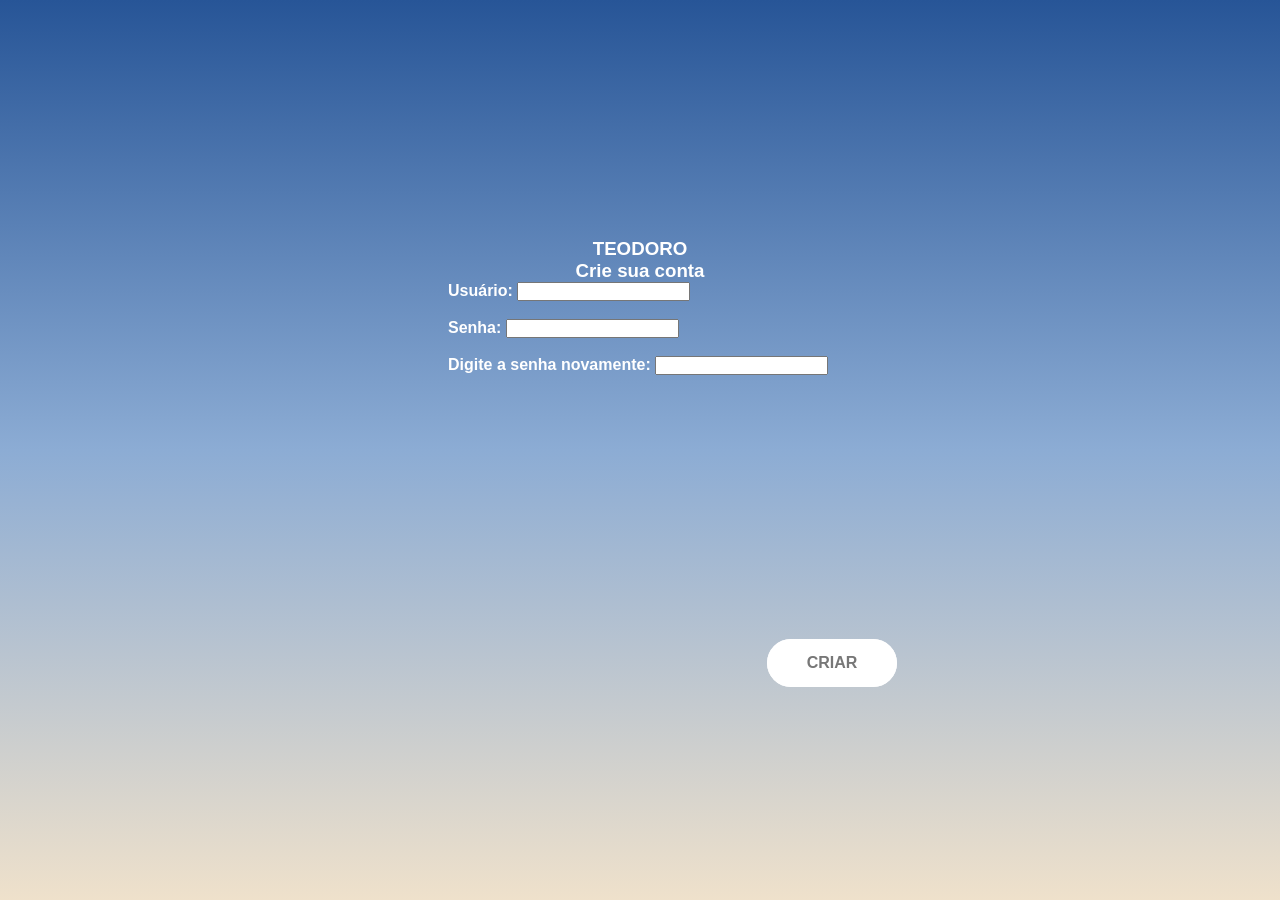
==== cadastro.html @ a19444a0 "commit inicial" ====
<!DOCTYPE html>
<html lang="en">
<head>
  <meta charset="UTF-8">
  <meta name="viewport" content="width=device-width, initial-scale=1.0">
  <title>Crie Sua Conta</title>
  <link rel="stylesheet" href="planosdeestudos.css">
</head>
<body id="a3body">
  <div id="a4div">
<h3>TEODORO</h3>
  <h3>Crie sua conta</h3>
 
  <form action="index.html" method="post">
    <label> Usuário: <input type="text" name="username"></label>
  <br> <br> <label>Senha: <input type="password" name="password"></label>
  <br><br>  <label>Digite a senha novamente:  <input type="password" name="password"></label>
  
  
 <br> <br><div class="text-box">
  <a href="materias.html" class="btn btn-white btn-animate">Criar</a>
</div>
  

  </forms>
</div>
</body>
</html>
---- planosdeestudos.css ----
*{
    margin: 0;
    padding: 0;
    box-sizing: border-box;
    text-decoration: none;
}

body{
    background-image: linear-gradient(#275597 , #8cacd4 ,#efe1cb);
}
#a1div{
    color: #ffff;
    font-style:font-family: 'Righteous', cursive;
    width: 600px;
    display: flex;
    flex-direction: column;
    justify-content: center;

}

#a2body{
    
    font-style:'Sarala', sans-serif;
    background-color:#275597 ;
    display: flex;
    justify-content:center ;
    align-items: center;
    height: 100vh;                                                    
}
#a3body {
    color: white;
    font-style:'Sarala', sans-serif;
    background-color: #275597;
 width: 100%;
 height: 100vh;
display: flex ;
align-items:center;
justify-content:center;
}

#a4div{ 
    font-style:'Sarala', sans-serif;
    display: flex;
    justify-content: center;
    align-items: center;
    width: 600px;
    flex-direction: column;
}

#table {
    font-style:'Sarala', sans-serif;
    width: 400px;
}

#cordefundo {
    color: white;
    font-style:'Sarala', sans-serif;
    display: flex;
    justify-content: center;
    align-items: center;
flex-direction: column;
background-color: #275597;
height: 100vh;


}
.menu-tabela-dias{
    font-style:'Sarala', sans-serif;

}
body {
    
    font-family: sans-serif;
    background-color: #81d4fa;
    font-weight: bold;
}

.text-box {
    display: flex;
    justify-content: center;
    align-items: center;
    flex-direction: column;
    margin-left: 30vw;
    margin-top: 30vh;
}

.btn:link,
.btn:visited {
    text-transform: uppercase;
    text-decoration: none;
    padding: 15px 40px;
    display: inline-block;
    border-radius: 100px;
    transition: all .2s;
    position: absolute;
}

.btn:hover {
    transform: translateY(-3px);
    box-shadow: 0 10px 20px rgba(0, 0, 0, 0.2);
}

.btn:active {
    transform: translateY(-1px);
    box-shadow: 0 5px 10px rgba(0, 0, 0, 0.2);
}

.btn-white {
    background-color: #fff;
    color: #777;
}

.btn::after {
    content: "";
    display: inline-block;
    height: 100%;
    width: 100%;
    border-radius: 100px;
    position: absolute;
    top: 0;
    left: 0;
    z-index: -1;
    transition: all .4s;
}

.btn-white::after {
    background-color: #fff;
}

.btn:hover::after {
    transform: scaleX(1.4) scaleY(1.6);
    opacity: 0;
}

.btn-animated {
    animation: moveInBottom 5s ease-out;
    animation-fill-mode: backwards;
}

@keyframes moveInBottom {
    0% {
        opacity: 0;
        transform: translateY(30px);
    }

    100% {
        opacity: 1;
        transform: translateY(0px);
    }
}
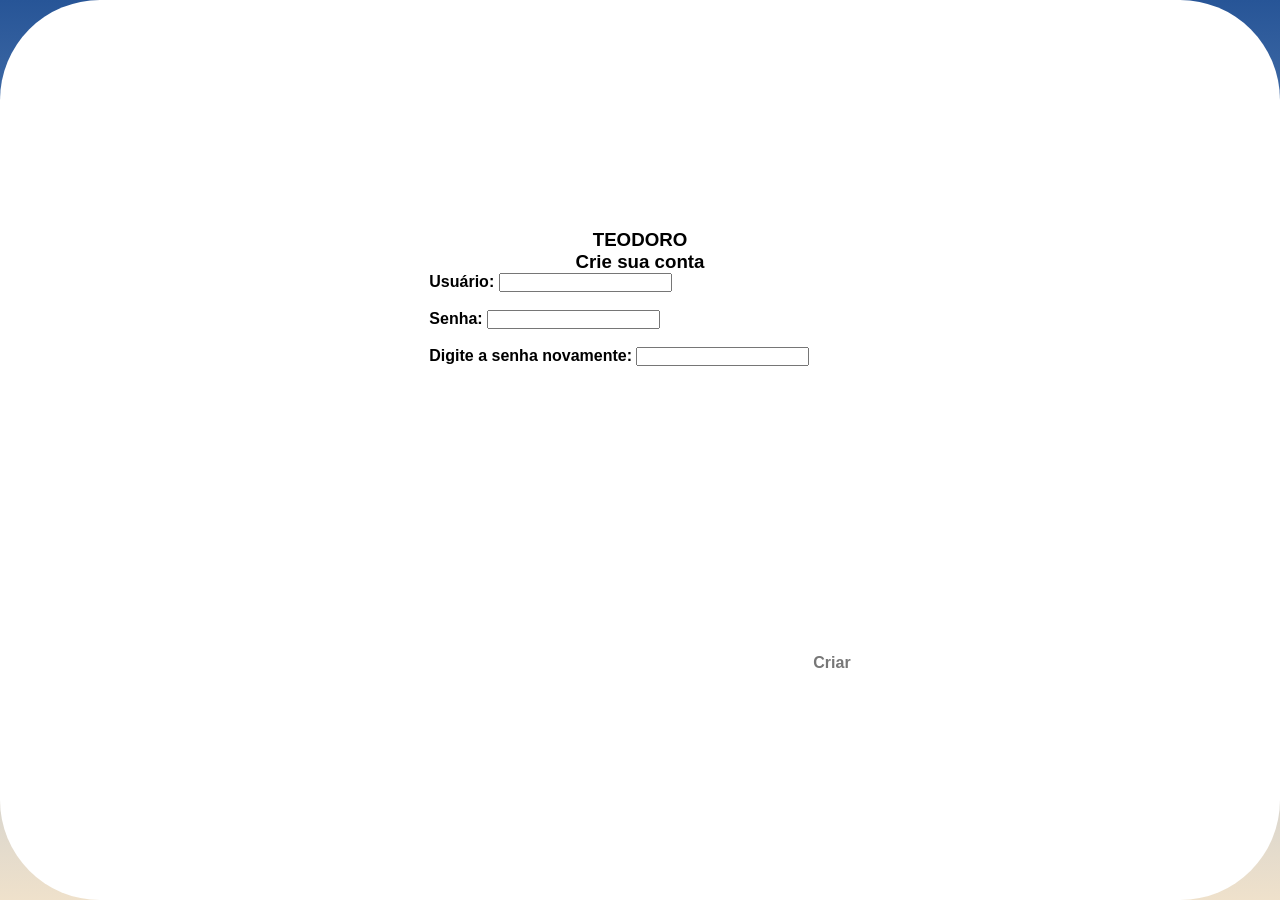
==== commit 2430266d: "adicionei novos arquivos" ====
--- a/cadastro.html
+++ b/cadastro.html
@@ -4,7 +4,7 @@
   <meta charset="UTF-8">
   <meta name="viewport" content="width=device-width, initial-scale=1.0">
   <title>Crie Sua Conta</title>
-  <link rel="stylesheet" href="planosdeestudos.css">
+  <link rel="stylesheet" href="css/planosdeestudos.css">
 </head>
 <body id="a3body">
   <div id="a4div">
@@ -13,16 +13,31 @@
  
   <form action="index.html" method="post">
     <label> Usuário: <input type="text" name="username"></label>
-  <br> <br> <label>Senha: <input type="password" name="password"></label>
-  <br><br>  <label>Digite a senha novamente:  <input type="password" name="password"></label>
+  <br> <br> <label>Senha: <input type="password" name="password" id="senha1"></label>
+  <br><br>  <label>Digite a senha novamente:  <input type="password" name="password" id="senha2"></label>
   
   
  <br> <br><div class="text-box">
-  <a href="materias.html" class="btn btn-white btn-animate">Criar</a>
+  <a class="btn btn-white btn-animate" onclick="usuario()">Criar</a>
 </div>
-  
-
   </forms>
 </div>
+<p id="resposta"></p>
+<script>
+  function usuario(){
+    var senha1 = document.getElementById("senha1").value;
+    var senha2 = document.getElementById("senha2").value;
+    var url = window.Location.href
+    var resposta = document.getElementById("resposta");
+
+    if (senha1 == senha2){
+      resposta.textContent= "Cadastro efetuado ;)"
+      window.location.href = "materias.html";
+    }
+    else{
+      resposta.textContent = "SENHAS DIFERNETES! ERRO NO CADASTRO."
+    }
+  }
+</script>
 </body>
 </html>
--- a/css/planosdeestudos.css
+++ b/css/planosdeestudos.css
@@ -0,0 +1,150 @@
+*{
+    margin: 0;
+    padding: 0;
+    box-sizing: border-box;
+    text-decoration: none;
+}
+
+body{
+    background-image: linear-gradient(#275597 , #8cacd4 ,#efe1cb);
+}
+#a1div{
+    color: #ffff;
+    font-style:font-family: 'Righteous', cursive;
+    width: 600px;
+    display: flex;
+    flex-direction: column;
+    justify-content: center;
+
+}
+
+#a2body{
+    
+    font-style:'Sarala', sans-serif;
+    background-color:#275597 ;
+    display: flex;
+    justify-content:center ;
+    align-items: center;
+    height: 100vh;                                                    
+}
+#a3body {
+
+    font-style:'Sarala', sans-serif;
+    background-color: #275597;
+ width: 100%;
+ height: 100vh;
+display: flex ;
+align-items:center;
+justify-content:center;
+}
+
+#a4div{ 
+    font-style:'Sarala', sans-serif;
+    display: flex;
+    justify-content: center;
+    align-items: center;
+    width: 600px;
+    flex-direction: column;
+}
+
+#table {
+    font-style:'Sarala', sans-serif;
+    width: 400px;
+}
+
+#cordefundo {
+    color: white;
+    font-style:'Sarala', sans-serif;
+    display: flex;
+    justify-content: center;
+    align-items: center;
+flex-direction: column;
+background-color: #275597;
+height: 100vh;
+
+
+}
+.menu-tabela-dias{
+    font-style:'Sarala', sans-serif;
+
+}
+body {
+    
+    font-family: sans-serif;
+    background-color: #81d4fa;
+    font-weight: bold;
+}
+
+.text-box {
+    display: flex;
+    justify-content: center;
+    align-items: center;
+    flex-direction: column;
+    margin-left: 30vw;
+    margin-top: 30vh;
+}
+
+.btn:link,
+.btn:visited {
+    text-transform: uppercase;
+    text-decoration: none;
+    padding: 15px 40px;
+    display: inline-block;
+    border-radius: 100px;
+    transition: all .2s;
+    position: absolute;
+}
+
+.btn:hover {
+    transform: translateY(-3px);
+    box-shadow: 0 10px 20px rgba(0, 0, 0, 0.2);
+}
+
+.btn:active {
+    transform: translateY(-1px);
+    box-shadow: 0 5px 10px rgba(0, 0, 0, 0.2);
+}
+
+.btn-white {
+    background-color: #fff;
+    color: #777;
+}
+
+.btn::after {
+    content: "";
+    display: inline-block;
+    height: 100%;
+    width: 100%;
+    border-radius: 100px;
+    position: absolute;
+    top: 0;
+    left: 0;
+    z-index: -1;
+    transition: all .4s;
+}
+
+.btn-white::after {
+    background-color: #fff;
+}
+
+.btn:hover::after {
+    transform: scaleX(1.0) scaleY(1.4);
+    opacity: 0;
+}
+
+.btn-animated {
+    animation: moveInBottom 5s ease-out;
+    animation-fill-mode: backwards;
+}
+
+@keyframes moveInBottom {
+    0% {
+        opacity: 0;
+        transform: translateY(30px);
+    }
+
+    100% {
+        opacity: 1;
+        transform: translateY(0px);
+    }
+}
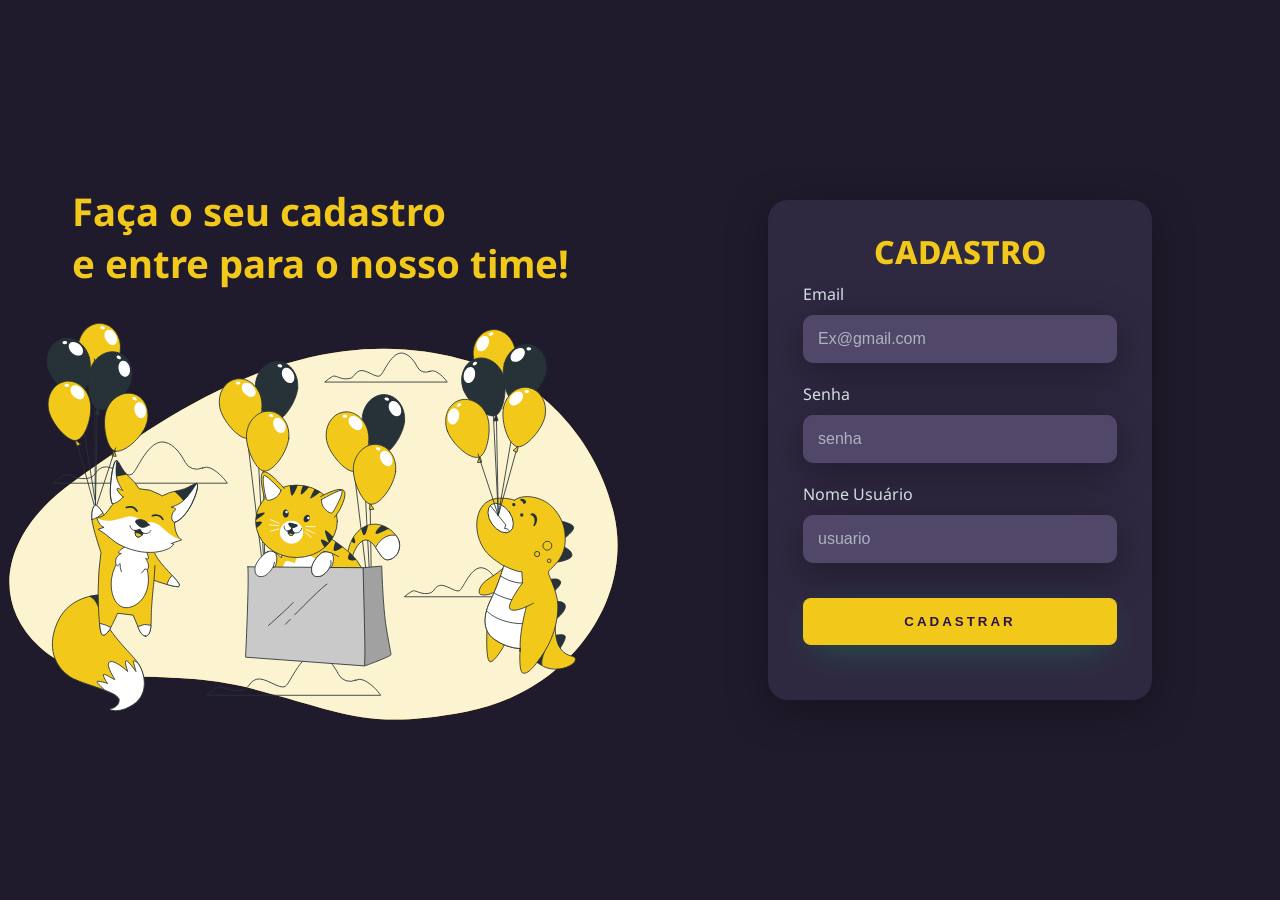
==== commit 37472fb0: "commit inicial" ====
--- a/cadastro.html
+++ b/cadastro.html
@@ -1,43 +1,35 @@
 <!DOCTYPE html>
-<html lang="en">
+<html lang="pt-br">
 <head>
-  <meta charset="UTF-8">
-  <meta name="viewport" content="width=device-width, initial-scale=1.0">
-  <title>Crie Sua Conta</title>
-  <link rel="stylesheet" href="css/planosdeestudos.css">
+    <meta charset="UTF-8">
+    <meta name="viewport" content="width=device-width, initial-scale=1.0">
+    <title>login do usuário</title>
+    <link rel="stylesheet" href="css/login.css">
 </head>
-<body id="a3body">
-  <div id="a4div">
-<h3>TEODORO</h3>
-  <h3>Crie sua conta</h3>
- 
-  <form action="index.html" method="post">
-    <label> Usuário: <input type="text" name="username"></label>
-  <br> <br> <label>Senha: <input type="password" name="password" id="senha1"></label>
-  <br><br>  <label>Digite a senha novamente:  <input type="password" name="password" id="senha2"></label>
-  
-  
- <br> <br><div class="text-box">
-  <a class="btn btn-white btn-animate" onclick="usuario()">Criar</a>
-</div>
-  </forms>
-</div>
-<p id="resposta"></p>
-<script>
-  function usuario(){
-    var senha1 = document.getElementById("senha1").value;
-    var senha2 = document.getElementById("senha2").value;
-    var url = window.Location.href
-    var resposta = document.getElementById("resposta");
-
-    if (senha1 == senha2){
-      resposta.textContent= "Cadastro efetuado ;)"
-      window.location.href = "materias.html";
-    }
-    else{
-      resposta.textContent = "SENHAS DIFERNETES! ERRO NO CADASTRO."
-    }
-  }
-</script>
+<body>
+    <div class="main-login">
+        <div class="left-login">
+            <h1>Faça o seu cadastro <br> e entre para o nosso time!</h1>
+            <img class="left-login-image" src="images/imageLogin.svg" alt="imagelogin">  
+        </div>
+        <div class="right-login">
+            <div class="card-login">
+                <h1>CADASTRO</h1>
+                <div class="text-fiield">
+                    <label for="usuário">Email</label>
+                    <input type="text" name="Email" placeholder="Ex@gmail.com">
+                </div>
+                <div class="text-fiield">
+                    <label for="senha">Senha</label>
+                    <input type="password" name="Senha" placeholder="senha">
+                </div>
+                <div class="text-fiield">
+                    <label for="senha">Nome Usuário</label>
+                    <input type="text" name="Nome Usuário" placeholder="usuario">
+                </div>
+                <button class="btn-login">Cadastrar</button>
+            </div>
+        </div>
+    </div>
 </body>
-</html>
+</html>
--- a/css/login.css
+++ b/css/login.css
@@ -0,0 +1,147 @@
+
+@import url('https://fonts.googleapis.com/css2?family=Noto+Sans:ital,wght@0,100..900;1,100..900&display=swap');
+
+body {
+    margin: 0;
+    font-family: 'Noto Sans', sans-serif;
+}
+
+body * {
+    box-sizing: border-box;
+}
+
+.main-login{
+    width: 100vw;
+    height: 100vh;
+    background: #201b2c;
+    display: flex;
+    justify-content: center;
+    align-items: center;
+}
+
+.left-login{
+    width: 50vw;
+    height: 100vh;
+    display: flex;
+    justify-content: center;
+    align-items: center;
+    flex-direction: column;
+}
+
+.left-login > h1 {
+    font-size: 3vw;
+    color: #f2c81a;
+}
+
+.left-login-image{
+    font-size: 3vw;
+    color: #0f8;
+}
+
+.right-login{
+    width: 50vw;
+    height: 100vh;
+    display: flex;
+    justify-content: center;
+    align-items: center;
+}
+
+.card-login{
+    width: 60%;
+    display: flex;
+    justify-content: center;
+    align-items: center;
+    flex-direction: column;
+    padding: 30px 35px;
+    background: #2f2841;
+    border-radius: 20px;
+    box-shadow: 0px 10px 40px #00000056;
+}
+
+.card-login > h1 {
+    color: #f2c81a;
+    font-weight: 800;
+    margin: 0;
+}
+
+.text-fiield{
+    width: 100%;
+    display: flex;
+    flex-direction: column;
+    align-items: flex-start;
+    justify-content: center;
+    margin: 10px 0px;
+
+}
+
+.text-fiield > input {
+    width: 100%;
+    border: none;
+    border-radius: 10px;
+    padding: 15px;
+    background: #514869;
+    color: #f0ffffde;
+    font-size: 12pt;
+    box-shadow: 0px 10px 40px #00000056;
+    outline: none;
+    box-sizing: border-box;
+}
+
+.text-fiield > label  {
+    color: #f0ffffde;
+    margin-bottom: 10px;
+}
+
+.text-fiield > input::placeholder{
+    color: #f0ffff94;
+}
+
+.btn-login{
+    width: 100%;
+    padding: 16px 0px;
+    margin: 25px;
+    border: none;
+    border-radius: 8px;
+    outline: none;
+    text-transform: uppercase;
+    font-weight: 800;
+    letter-spacing: 3px;
+    color: #2b134b;
+    background: #f2c81a;
+    cursor: pointer;
+    box-shadow: 0px 10px 40px -12px #00ff8052;
+}
+
+@media only screen and (max-width: 950px){
+    .card-login{
+        width: 85%;
+    }
+}
+
+@media only screen and (max-width: 950px){
+    .main-login{
+        flex-direction: column;
+    }
+    .left-login > h1 {
+        display: none;
+    }
+
+    .left-login{
+        width: 100%;
+        height: auto;
+    }
+    .left-login{
+        width: 100%;
+        height: auto;
+    }
+
+    .left-login-image{
+        width: 50vw;
+    }
+
+    .card-login{
+        width: 90;
+    }
+}
+
+
